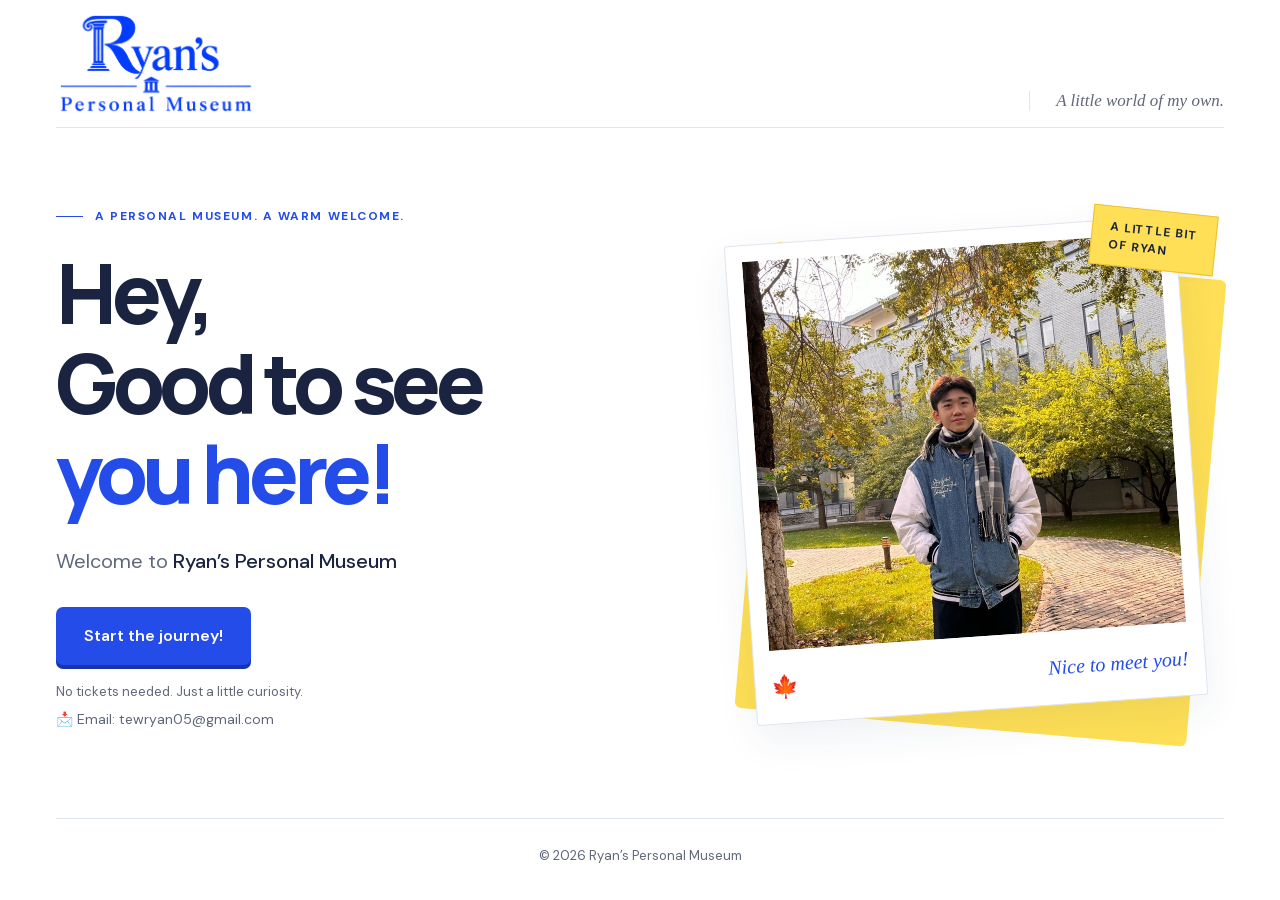
==== index.html @ bffceb53 "Publish my website" ====
<!doctype html>
<html lang="en">
<head>
  <meta charset="utf-8">
  <meta name="viewport" content="width=device-width, initial-scale=1">
  <meta name="description" content="Come on in. Welcome to Ryan’s Personal Museum — a little place to get to know Ryan.">
  <meta name="theme-color" content="#234ce9">
  <title>Ryan’s Personal Museum</title>
  <link rel="icon" type="image/png" href="/favicon-ryan-7318a8cf01.png" sizes="128x128">
  <link rel="stylesheet" href="/assets/fonts/fonts.css">
  <style>
    :root{--blue:#234ce9;--ink:#1a2440;--muted:#606779;--yellow:#ffdf55;--paper:#f2f5fc;--line:#e1e5ee;font-family:'DM Sans',sans-serif;color:var(--ink);background:#fff;color-scheme:light}
    *{box-sizing:border-box}html{scroll-behavior:smooth;scroll-padding-top:2rem}body{margin:0;-webkit-font-smoothing:antialiased}a{color:inherit;text-decoration:none}button{font:inherit;cursor:pointer}button:disabled{cursor:wait;opacity:.65}a,button,input{-webkit-tap-highlight-color:transparent}button:focus-visible,a:focus-visible,input:focus-visible{outline:3px solid var(--blue);outline-offset:6px}.skip{position:fixed;top:-10rem;left:1rem;z-index:5;background:#fff;padding:1rem}.skip:focus{top:1rem}[hidden]{display:none!important}
    .container{width:min(1240px,calc(100% - 112px));margin-inline:auto}.header{height:112px;display:flex;align-items:center;justify-content:space-between;border-bottom:1px solid var(--line)}.brand{display:flex;gap:12px;align-items:center}.brand-mark{width:43px;height:49px;display:grid;place-items:center;border:2px solid var(--blue);border-radius:22px 22px 4px 4px;font:italic bold 32px Georgia,serif;color:var(--blue)}.brand-name{display:block;font:italic 25px Georgia,serif;line-height:1.2}.brand-sub{display:block;font-size:12px;font-weight:700;letter-spacing:.12em;line-height:1.5}.nav{display:flex;align-items:center;gap:32px;font-size:14px}.nav a{padding:10px 0}.nav a:hover{color:var(--blue)}.nav .active{color:var(--blue);border-bottom:1px solid var(--blue)}.nav-note{font:italic 17px Georgia,serif;padding-left:26px;border-left:1px solid var(--line);color:var(--muted)}
    .hero{min-height:690px;display:grid;grid-template-columns:1.17fr 1fr;align-items:center;gap:38px;padding-block:74px 82px}.eyebrow{font-size:12px;font-weight:700;letter-spacing:.13em;color:var(--blue);display:flex;align-items:center;gap:12px;margin:0 0 24px}.eyebrow:before{content:'';height:1px;width:27px;background:currentColor}.hero h1{font-family:Manrope,sans-serif;font-size:clamp(4rem,6.5vw,6.1rem);font-weight:800;letter-spacing:-.065em;line-height:1.08;margin:0}.hero h1 span{display:block}.hero h1 .accent{color:var(--blue)}.welcome{font-size:20px;line-height:1.65;color:var(--muted);max-width:490px;margin:27px 0 29px}.welcome strong{font-weight:500;color:var(--ink)}.journey-button{display:inline-flex;align-items:center;justify-content:center;padding:18px 28px;min-height:58px;border-radius:7px;color:#fff;background:var(--blue);font-weight:600;box-shadow:0 4px 0 #1734ac;transition:transform .2s,box-shadow .2s,background .2s}.journey-button:hover{background:#163ac7;transform:translateY(-2px);box-shadow:0 6px 0 #1734ac}.little-note{margin:18px 0 0;font-size:13px;color:var(--muted)}
    .little-note.hero-email{margin-top:8px;font-size:14px;line-height:1.6}
    .portrait-area{position:relative;isolation:isolate;margin:4px 16px 0 21px;padding:20px 16px 22px}.portrait-area:before{content:'';position:absolute;inset:50px 1px 5px 30px;z-index:-1;background:var(--yellow);border-radius:6px;transform:rotate(5deg)}.portrait-frame{background:#fff;padding:16px 16px 0;border:1px solid var(--line);box-shadow:0 15px 40px #23396812;transform:rotate(-4deg);border-radius:3px}.portrait-image{height:390px;position:relative;background:var(--paper);overflow:hidden;border-radius:1px}.portrait-image img[hidden],.placeholder[hidden]{display:none}.portrait-image img{display:block;width:100%;height:100%;object-fit:cover;object-position:center}.placeholder{height:100%;display:flex;align-items:center;justify-content:center;text-align:center;padding:30px}.placeholder-letter{font:italic 104px Georgia,serif;line-height:1;color:var(--blue);margin-bottom:21px;letter-spacing:-.07em}.placeholder p{font:italic 30px/1.2 Georgia,serif;color:var(--blue);margin:0}.caption{min-height:73px;display:flex;align-items:center;justify-content:space-between;gap:15px;color:var(--ink);font-size:12px;letter-spacing:.08em}.caption-name{font-size:22px;line-height:1;letter-spacing:0}.caption span:last-child{font:italic 20px Georgia,serif;letter-spacing:0;color:var(--blue)}.portrait-tag{position:absolute;right:-8px;top:0;z-index:2;background:var(--yellow);border:1px solid #ebc234;padding:11px 17px;font-size:12px;line-height:1.5;font-weight:700;letter-spacing:.08em;transform:rotate(6deg);box-shadow:0 3px 10px #1a24400a}
    .entrance-strip{border-top:1px solid var(--line);border-bottom:1px solid var(--line);display:flex;align-items:center;justify-content:space-between;gap:20px;padding:23px 0;font-size:12px;letter-spacing:.075em;font-weight:500}.entrance-strip .museum-note{font:italic 18px Georgia,serif;letter-spacing:0;color:var(--muted)}.ticket{display:flex;align-items:center;gap:12px}.ticket-icon{font-size:22px;color:var(--blue)}
    .about{padding-block:105px 110px;display:grid;grid-template-columns:.65fr 1fr;gap:65px;align-items:start}.section-number{font:italic 52px Georgia,serif;letter-spacing:-.08em;color:var(--blue);margin:0 0 20px}.about h2{font-family:Manrope,sans-serif;font-size:42px;line-height:1.2;letter-spacing:-.045em;margin:0}.about-copy{padding-top:12px}.about-lead{font:32px/1.45 Georgia,serif;margin:0 0 19px;max-width:640px}.about-copy>p:not(.about-lead){font-size:18px;line-height:1.75;color:var(--muted);margin:0;max-width:610px}.education{display:flex;align-items:center;gap:14px;margin-top:28px;font-size:14px;color:var(--blue)}.education svg{width:26px;height:26px;flex-shrink:0}.education strong{display:block;font-weight:600;line-height:1.6}.education span{font-size:13px;color:var(--muted)}.footer{border-top:1px solid var(--line);padding:28px 0 31px;display:flex;justify-content:space-between;align-items:center;font-size:13px;color:var(--muted)}.footer a:hover{color:var(--blue)}
    .entrance-footer{justify-content:center;text-align:center}
    @media(min-width:1550px){.hero{min-height:calc(100svh - 183px)}}
    @media(max-width:1050px){.container{width:calc(100% - 64px)}.hero{gap:25px;min-height:640px}.hero h1{font-size:clamp(3.8rem,7.4vw,5rem)}.portrait-area{margin:0;padding:16px 8px 16px}.portrait-image{height:350px}.portrait-frame{padding:12px 12px 0}.welcome{font-size:18px}.nav-note{display:none}.about{gap:40px}.about-lead{font-size:28px}}
    @media(max-width:740px){.container{width:calc(100% - 40px)}.header{height:89px}.brand-mark{width:35px;height:40px;font-size:26px}.brand-name{font-size:23px}.brand-sub{font-size:10px}.nav{gap:18px;font-size:13px}.hero{grid-template-columns:1fr;padding:45px 0 50px;gap:38px}.eyebrow{margin-bottom:20px;font-size:11px}.hero h1{font-size:clamp(3.8rem,11vw,5.5rem);letter-spacing:-.065em;line-height:1.05}.welcome{font-size:18px;max-width:450px;margin:23px 0 25px}.portrait-area{width:min(380px,calc(100% - 24px));justify-self:center;margin:0 0 0 -5px;padding:18px 7px 16px}.portrait-image{height:345px}.portrait-tag{right:-12px;font-size:11px}.caption{min-height:65px}.entrance-strip{font-size:10px;gap:8px;padding:20px 0}.entrance-strip .museum-note{font-size:15px}.entrance-strip .edition{display:none}.about{grid-template-columns:1fr;padding:64px 0 65px;gap:23px}.section-number{font-size:40px;margin-bottom:13px}.about h2{font-size:35px}.about-copy{padding-top:0}.about-lead{font-size:26px}.about-copy>p:not(.about-lead){font-size:17px}.footer{gap:16px;font-size:12px;padding:24px 0}.little-note{font-size:12px}}
    @media(max-width:370px){.nav{gap:12px}.nav .active{display:none}.hero h1{font-size:3.5rem}.entrance-strip .museum-note{font-size:13px}.footer{flex-wrap:wrap}.portrait-image{height:310px}}
    @media(prefers-reduced-motion:reduce){html{scroll-behavior:auto}*,*:before,*:after{transition:none!important}}
    .header{height:128px}.header .nav{align-self:flex-end;margin-bottom:16px}.brand-logo{display:block;width:200px;max-width:100%;height:auto}
    @media(max-width:740px){.header{height:108px}.brand-logo{width:160px}}
  </style>
</head>
<body>
  <a class="skip" href="#main">Skip to content</a>
  <div class="container">
    <header class="header">
      <a class="brand" href="#" aria-label="Ryan’s Personal Museum, home"><img class="brand-logo" src="/assets/ryan-full-logo-3eee0b24a0.png" alt="Ryan’s Personal Museum" width="811" height="427"></a>
      <div class="nav"><span class="nav-note">A little world of my own.</span></div>
    </header>
    <main id="main">
      <section class="hero" aria-labelledby="greeting">
        <div class="hero-copy">
          <p class="eyebrow">A PERSONAL MUSEUM. A WARM WELCOME.</p>
          <h1 id="greeting"><span>Hey,</span><span>Good to see</span><span class="accent">you here!</span></h1>
          <p class="welcome">Welcome to <strong>Ryan’s Personal Museum</strong></p>
          <a class="journey-button" href="/journey">Start the journey!</a>
          <p class="little-note">No tickets needed. Just a little curiosity.</p>
          <p class="little-note hero-email">📩 Email: tewryan05@gmail.com</p>
        </div>
        <div class="portrait-area">
          <span class="portrait-tag">A LITTLE BIT<br>OF RYAN</span>
          <figure class="portrait-frame" style="margin:0">
            <div class="portrait-image">
              <img id="portrait" alt="Ryan’s portrait" hidden>
              <div class="placeholder" id="photo-placeholder"><div><div class="placeholder-letter" aria-hidden="true">R.</div><p>The face behind<br>the museum.</p></div></div>
            </div>
            <figcaption class="caption"><span class="caption-name" role="img" aria-label="Maple leaf">🍁</span><span>Nice to meet you!</span></figcaption>
          </figure>
        </div>
      </section>
    </main>
    <footer class="footer entrance-footer"><span>© <span id="year">2026</span> Ryan’s Personal Museum</span></footer>
  </div>
  <script>
    const photo=document.querySelector('#portrait');
    const placeholder=document.querySelector('#photo-placeholder');
    document.querySelector('#year').textContent=new Date().getFullYear();
    function showPhoto(url){photo.onload=()=>{photo.hidden=false;placeholder.hidden=true;};photo.onerror=()=>{photo.hidden=true;placeholder.hidden=false;};photo.src=url;}
    showPhoto('/assets/ryan-portrait-beacbb36dcc5.jpg');
  </script>
</body>
</html>
---- assets/fonts/fonts.css ----
/* Self-hosted copy of the exact Google Fonts CSS response; source URLs and licenses are recorded in manifest.json. */
/* latin-ext */
@font-face {
  font-family: 'DM Sans';
  font-style: normal;
  font-weight: 400;
  font-display: swap;
  src: url(/assets/fonts/dm-sans-v17-latin-ext.woff2) format('woff2');
  unicode-range: U+0100-02BA, U+02BD-02C5, U+02C7-02CC, U+02CE-02D7, U+02DD-02FF, U+0304, U+0308, U+0329, U+1D00-1DBF, U+1E00-1E9F, U+1EF2-1EFF, U+2020, U+20A0-20AB, U+20AD-20C0, U+2113, U+2C60-2C7F, U+A720-A7FF;
}
/* latin */
@font-face {
  font-family: 'DM Sans';
  font-style: normal;
  font-weight: 400;
  font-display: swap;
  src: url(/assets/fonts/dm-sans-v17-latin.woff2) format('woff2');
  unicode-range: U+0000-00FF, U+0131, U+0152-0153, U+02BB-02BC, U+02C6, U+02DA, U+02DC, U+0304, U+0308, U+0329, U+2000-206F, U+20AC, U+2122, U+2191, U+2193, U+2212, U+2215, U+FEFF, U+FFFD;
}
/* latin-ext */
@font-face {
  font-family: 'DM Sans';
  font-style: normal;
  font-weight: 500;
  font-display: swap;
  src: url(/assets/fonts/dm-sans-v17-latin-ext.woff2) format('woff2');
  unicode-range: U+0100-02BA, U+02BD-02C5, U+02C7-02CC, U+02CE-02D7, U+02DD-02FF, U+0304, U+0308, U+0329, U+1D00-1DBF, U+1E00-1E9F, U+1EF2-1EFF, U+2020, U+20A0-20AB, U+20AD-20C0, U+2113, U+2C60-2C7F, U+A720-A7FF;
}
/* latin */
@font-face {
  font-family: 'DM Sans';
  font-style: normal;
  font-weight: 500;
  font-display: swap;
  src: url(/assets/fonts/dm-sans-v17-latin.woff2) format('woff2');
  unicode-range: U+0000-00FF, U+0131, U+0152-0153, U+02BB-02BC, U+02C6, U+02DA, U+02DC, U+0304, U+0308, U+0329, U+2000-206F, U+20AC, U+2122, U+2191, U+2193, U+2212, U+2215, U+FEFF, U+FFFD;
}
/* latin-ext */
@font-face {
  font-family: 'DM Sans';
  font-style: normal;
  font-weight: 600;
  font-display: swap;
  src: url(/assets/fonts/dm-sans-v17-latin-ext.woff2) format('woff2');
  unicode-range: U+0100-02BA, U+02BD-02C5, U+02C7-02CC, U+02CE-02D7, U+02DD-02FF, U+0304, U+0308, U+0329, U+1D00-1DBF, U+1E00-1E9F, U+1EF2-1EFF, U+2020, U+20A0-20AB, U+20AD-20C0, U+2113, U+2C60-2C7F, U+A720-A7FF;
}
/* latin */
@font-face {
  font-family: 'DM Sans';
  font-style: normal;
  font-weight: 600;
  font-display: swap;
  src: url(/assets/fonts/dm-sans-v17-latin.woff2) format('woff2');
  unicode-range: U+0000-00FF, U+0131, U+0152-0153, U+02BB-02BC, U+02C6, U+02DA, U+02DC, U+0304, U+0308, U+0329, U+2000-206F, U+20AC, U+2122, U+2191, U+2193, U+2212, U+2215, U+FEFF, U+FFFD;
}
/* latin-ext */
@font-face {
  font-family: 'DM Sans';
  font-style: normal;
  font-weight: 700;
  font-display: swap;
  src: url(/assets/fonts/dm-sans-v17-latin-ext.woff2) format('woff2');
  unicode-range: U+0100-02BA, U+02BD-02C5, U+02C7-02CC, U+02CE-02D7, U+02DD-02FF, U+0304, U+0308, U+0329, U+1D00-1DBF, U+1E00-1E9F, U+1EF2-1EFF, U+2020, U+20A0-20AB, U+20AD-20C0, U+2113, U+2C60-2C7F, U+A720-A7FF;
}
/* latin */
@font-face {
  font-family: 'DM Sans';
  font-style: normal;
  font-weight: 700;
  font-display: swap;
  src: url(/assets/fonts/dm-sans-v17-latin.woff2) format('woff2');
  unicode-range: U+0000-00FF, U+0131, U+0152-0153, U+02BB-02BC, U+02C6, U+02DA, U+02DC, U+0304, U+0308, U+0329, U+2000-206F, U+20AC, U+2122, U+2191, U+2193, U+2212, U+2215, U+FEFF, U+FFFD;
}
/* cyrillic-ext */
@font-face {
  font-family: 'Manrope';
  font-style: normal;
  font-weight: 500;
  font-display: swap;
  src: url(/assets/fonts/manrope-v20-cyrillic-ext.woff2) format('woff2');
  unicode-range: U+0460-052F, U+1C80-1C8A, U+20B4, U+2DE0-2DFF, U+A640-A69F, U+FE2E-FE2F;
}
/* cyrillic */
@font-face {
  font-family: 'Manrope';
  font-style: normal;
  font-weight: 500;
  font-display: swap;
  src: url(/assets/fonts/manrope-v20-cyrillic.woff2) format('woff2');
  unicode-range: U+0301, U+0400-045F, U+0490-0491, U+04B0-04B1, U+2116;
}
/* greek */
@font-face {
  font-family: 'Manrope';
  font-style: normal;
  font-weight: 500;
  font-display: swap;
  src: url(/assets/fonts/manrope-v20-greek.woff2) format('woff2');
  unicode-range: U+0370-0377, U+037A-037F, U+0384-038A, U+038C, U+038E-03A1, U+03A3-03FF;
}
/* vietnamese */
@font-face {
  font-family: 'Manrope';
  font-style: normal;
  font-weight: 500;
  font-display: swap;
  src: url(/assets/fonts/manrope-v20-vietnamese.woff2) format('woff2');
  unicode-range: U+0102-0103, U+0110-0111, U+0128-0129, U+0168-0169, U+01A0-01A1, U+01AF-01B0, U+0300-0301, U+0303-0304, U+0308-0309, U+0323, U+0329, U+1EA0-1EF9, U+20AB;
}
/* latin-ext */
@font-face {
  font-family: 'Manrope';
  font-style: normal;
  font-weight: 500;
  font-display: swap;
  src: url(/assets/fonts/manrope-v20-latin-ext.woff2) format('woff2');
  unicode-range: U+0100-02BA, U+02BD-02C5, U+02C7-02CC, U+02CE-02D7, U+02DD-02FF, U+0304, U+0308, U+0329, U+1D00-1DBF, U+1E00-1E9F, U+1EF2-1EFF, U+2020, U+20A0-20AB, U+20AD-20C0, U+2113, U+2C60-2C7F, U+A720-A7FF;
}
/* latin */
@font-face {
  font-family: 'Manrope';
  font-style: normal;
  font-weight: 500;
  font-display: swap;
  src: url(/assets/fonts/manrope-v20-latin.woff2) format('woff2');
  unicode-range: U+0000-00FF, U+0131, U+0152-0153, U+02BB-02BC, U+02C6, U+02DA, U+02DC, U+0304, U+0308, U+0329, U+2000-206F, U+20AC, U+2122, U+2191, U+2193, U+2212, U+2215, U+FEFF, U+FFFD;
}
/* cyrillic-ext */
@font-face {
  font-family: 'Manrope';
  font-style: normal;
  font-weight: 600;
  font-display: swap;
  src: url(/assets/fonts/manrope-v20-cyrillic-ext.woff2) format('woff2');
  unicode-range: U+0460-052F, U+1C80-1C8A, U+20B4, U+2DE0-2DFF, U+A640-A69F, U+FE2E-FE2F;
}
/* cyrillic */
@font-face {
  font-family: 'Manrope';
  font-style: normal;
  font-weight: 600;
  font-display: swap;
  src: url(/assets/fonts/manrope-v20-cyrillic.woff2) format('woff2');
  unicode-range: U+0301, U+0400-045F, U+0490-0491, U+04B0-04B1, U+2116;
}
/* greek */
@font-face {
  font-family: 'Manrope';
  font-style: normal;
  font-weight: 600;
  font-display: swap;
  src: url(/assets/fonts/manrope-v20-greek.woff2) format('woff2');
  unicode-range: U+0370-0377, U+037A-037F, U+0384-038A, U+038C, U+038E-03A1, U+03A3-03FF;
}
/* vietnamese */
@font-face {
  font-family: 'Manrope';
  font-style: normal;
  font-weight: 600;
  font-display: swap;
  src: url(/assets/fonts/manrope-v20-vietnamese.woff2) format('woff2');
  unicode-range: U+0102-0103, U+0110-0111, U+0128-0129, U+0168-0169, U+01A0-01A1, U+01AF-01B0, U+0300-0301, U+0303-0304, U+0308-0309, U+0323, U+0329, U+1EA0-1EF9, U+20AB;
}
/* latin-ext */
@font-face {
  font-family: 'Manrope';
  font-style: normal;
  font-weight: 600;
  font-display: swap;
  src: url(/assets/fonts/manrope-v20-latin-ext.woff2) format('woff2');
  unicode-range: U+0100-02BA, U+02BD-02C5, U+02C7-02CC, U+02CE-02D7, U+02DD-02FF, U+0304, U+0308, U+0329, U+1D00-1DBF, U+1E00-1E9F, U+1EF2-1EFF, U+2020, U+20A0-20AB, U+20AD-20C0, U+2113, U+2C60-2C7F, U+A720-A7FF;
}
/* latin */
@font-face {
  font-family: 'Manrope';
  font-style: normal;
  font-weight: 600;
  font-display: swap;
  src: url(/assets/fonts/manrope-v20-latin.woff2) format('woff2');
  unicode-range: U+0000-00FF, U+0131, U+0152-0153, U+02BB-02BC, U+02C6, U+02DA, U+02DC, U+0304, U+0308, U+0329, U+2000-206F, U+20AC, U+2122, U+2191, U+2193, U+2212, U+2215, U+FEFF, U+FFFD;
}
/* cyrillic-ext */
@font-face {
  font-family: 'Manrope';
  font-style: normal;
  font-weight: 700;
  font-display: swap;
  src: url(/assets/fonts/manrope-v20-cyrillic-ext.woff2) format('woff2');
  unicode-range: U+0460-052F, U+1C80-1C8A, U+20B4, U+2DE0-2DFF, U+A640-A69F, U+FE2E-FE2F;
}
/* cyrillic */
@font-face {
  font-family: 'Manrope';
  font-style: normal;
  font-weight: 700;
  font-display: swap;
  src: url(/assets/fonts/manrope-v20-cyrillic.woff2) format('woff2');
  unicode-range: U+0301, U+0400-045F, U+0490-0491, U+04B0-04B1, U+2116;
}
/* greek */
@font-face {
  font-family: 'Manrope';
  font-style: normal;
  font-weight: 700;
  font-display: swap;
  src: url(/assets/fonts/manrope-v20-greek.woff2) format('woff2');
  unicode-range: U+0370-0377, U+037A-037F, U+0384-038A, U+038C, U+038E-03A1, U+03A3-03FF;
}
/* vietnamese */
@font-face {
  font-family: 'Manrope';
  font-style: normal;
  font-weight: 700;
  font-display: swap;
  src: url(/assets/fonts/manrope-v20-vietnamese.woff2) format('woff2');
  unicode-range: U+0102-0103, U+0110-0111, U+0128-0129, U+0168-0169, U+01A0-01A1, U+01AF-01B0, U+0300-0301, U+0303-0304, U+0308-0309, U+0323, U+0329, U+1EA0-1EF9, U+20AB;
}
/* latin-ext */
@font-face {
  font-family: 'Manrope';
  font-style: normal;
  font-weight: 700;
  font-display: swap;
  src: url(/assets/fonts/manrope-v20-latin-ext.woff2) format('woff2');
  unicode-range: U+0100-02BA, U+02BD-02C5, U+02C7-02CC, U+02CE-02D7, U+02DD-02FF, U+0304, U+0308, U+0329, U+1D00-1DBF, U+1E00-1E9F, U+1EF2-1EFF, U+2020, U+20A0-20AB, U+20AD-20C0, U+2113, U+2C60-2C7F, U+A720-A7FF;
}
/* latin */
@font-face {
  font-family: 'Manrope';
  font-style: normal;
  font-weight: 700;
  font-display: swap;
  src: url(/assets/fonts/manrope-v20-latin.woff2) format('woff2');
  unicode-range: U+0000-00FF, U+0131, U+0152-0153, U+02BB-02BC, U+02C6, U+02DA, U+02DC, U+0304, U+0308, U+0329, U+2000-206F, U+20AC, U+2122, U+2191, U+2193, U+2212, U+2215, U+FEFF, U+FFFD;
}
/* cyrillic-ext */
@font-face {
  font-family: 'Manrope';
  font-style: normal;
  font-weight: 800;
  font-display: swap;
  src: url(/assets/fonts/manrope-v20-cyrillic-ext.woff2) format('woff2');
  unicode-range: U+0460-052F, U+1C80-1C8A, U+20B4, U+2DE0-2DFF, U+A640-A69F, U+FE2E-FE2F;
}
/* cyrillic */
@font-face {
  font-family: 'Manrope';
  font-style: normal;
  font-weight: 800;
  font-display: swap;
  src: url(/assets/fonts/manrope-v20-cyrillic.woff2) format('woff2');
  unicode-range: U+0301, U+0400-045F, U+0490-0491, U+04B0-04B1, U+2116;
}
/* greek */
@font-face {
  font-family: 'Manrope';
  font-style: normal;
  font-weight: 800;
  font-display: swap;
  src: url(/assets/fonts/manrope-v20-greek.woff2) format('woff2');
  unicode-range: U+0370-0377, U+037A-037F, U+0384-038A, U+038C, U+038E-03A1, U+03A3-03FF;
}
/* vietnamese */
@font-face {
  font-family: 'Manrope';
  font-style: normal;
  font-weight: 800;
  font-display: swap;
  src: url(/assets/fonts/manrope-v20-vietnamese.woff2) format('woff2');
  unicode-range: U+0102-0103, U+0110-0111, U+0128-0129, U+0168-0169, U+01A0-01A1, U+01AF-01B0, U+0300-0301, U+0303-0304, U+0308-0309, U+0323, U+0329, U+1EA0-1EF9, U+20AB;
}
/* latin-ext */
@font-face {
  font-family: 'Manrope';
  font-style: normal;
  font-weight: 800;
  font-display: swap;
  src: url(/assets/fonts/manrope-v20-latin-ext.woff2) format('woff2');
  unicode-range: U+0100-02BA, U+02BD-02C5, U+02C7-02CC, U+02CE-02D7, U+02DD-02FF, U+0304, U+0308, U+0329, U+1D00-1DBF, U+1E00-1E9F, U+1EF2-1EFF, U+2020, U+20A0-20AB, U+20AD-20C0, U+2113, U+2C60-2C7F, U+A720-A7FF;
}
/* latin */
@font-face {
  font-family: 'Manrope';
  font-style: normal;
  font-weight: 800;
  font-display: swap;
  src: url(/assets/fonts/manrope-v20-latin.woff2) format('woff2');
  unicode-range: U+0000-00FF, U+0131, U+0152-0153, U+02BB-02BC, U+02C6, U+02DA, U+02DC, U+0304, U+0308, U+0329, U+2000-206F, U+20AC, U+2122, U+2191, U+2193, U+2212, U+2215, U+FEFF, U+FFFD;
}
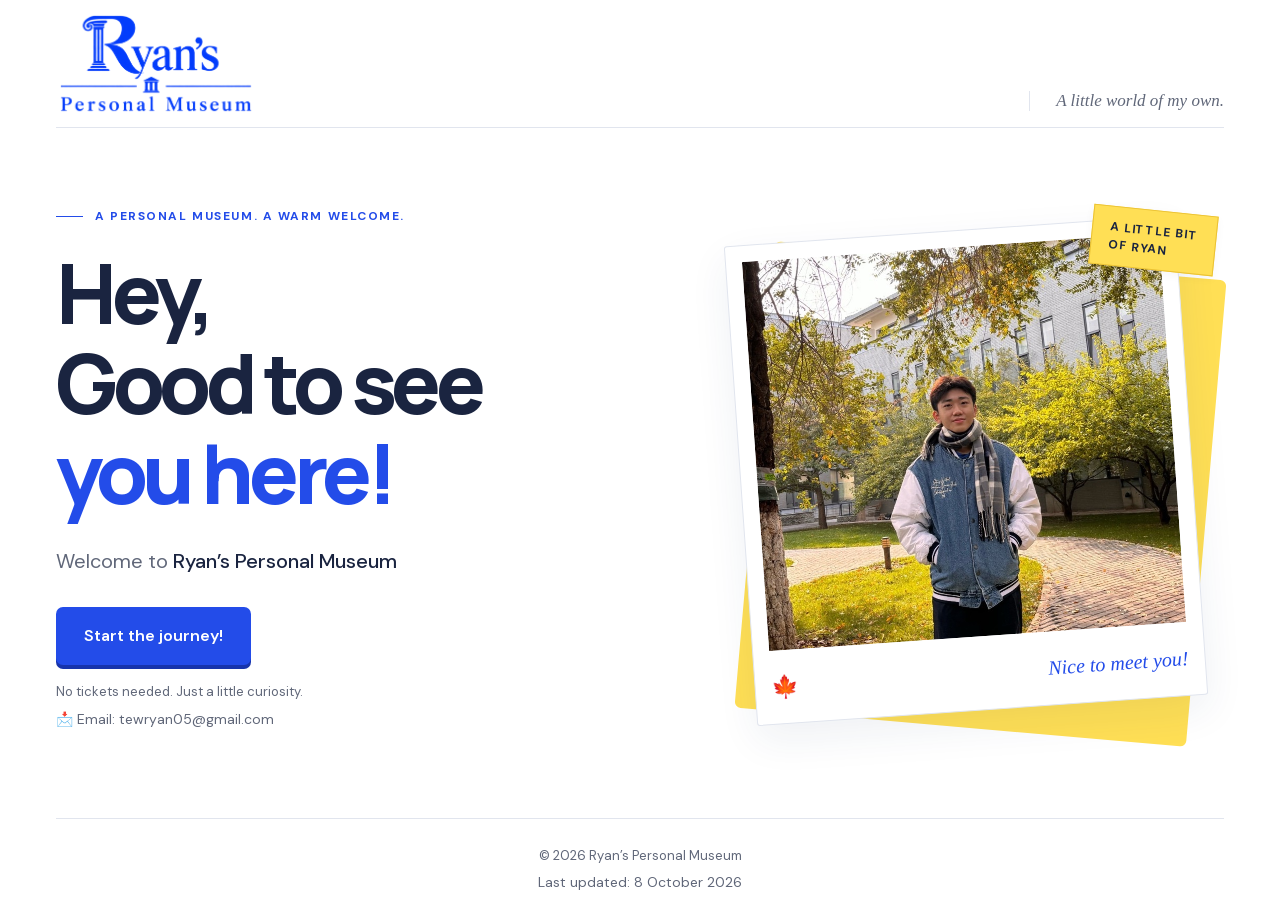
==== commit 63bfdb9e: "Update project galleries and animated GIFs — 8 October 2026" ====
--- a/index.html
+++ b/index.html
@@ -17,7 +17,7 @@
     .portrait-area{position:relative;isolation:isolate;margin:4px 16px 0 21px;padding:20px 16px 22px}.portrait-area:before{content:'';position:absolute;inset:50px 1px 5px 30px;z-index:-1;background:var(--yellow);border-radius:6px;transform:rotate(5deg)}.portrait-frame{background:#fff;padding:16px 16px 0;border:1px solid var(--line);box-shadow:0 15px 40px #23396812;transform:rotate(-4deg);border-radius:3px}.portrait-image{height:390px;position:relative;background:var(--paper);overflow:hidden;border-radius:1px}.portrait-image img[hidden],.placeholder[hidden]{display:none}.portrait-image img{display:block;width:100%;height:100%;object-fit:cover;object-position:center}.placeholder{height:100%;display:flex;align-items:center;justify-content:center;text-align:center;padding:30px}.placeholder-letter{font:italic 104px Georgia,serif;line-height:1;color:var(--blue);margin-bottom:21px;letter-spacing:-.07em}.placeholder p{font:italic 30px/1.2 Georgia,serif;color:var(--blue);margin:0}.caption{min-height:73px;display:flex;align-items:center;justify-content:space-between;gap:15px;color:var(--ink);font-size:12px;letter-spacing:.08em}.caption-name{font-size:22px;line-height:1;letter-spacing:0}.caption span:last-child{font:italic 20px Georgia,serif;letter-spacing:0;color:var(--blue)}.portrait-tag{position:absolute;right:-8px;top:0;z-index:2;background:var(--yellow);border:1px solid #ebc234;padding:11px 17px;font-size:12px;line-height:1.5;font-weight:700;letter-spacing:.08em;transform:rotate(6deg);box-shadow:0 3px 10px #1a24400a}
     .entrance-strip{border-top:1px solid var(--line);border-bottom:1px solid var(--line);display:flex;align-items:center;justify-content:space-between;gap:20px;padding:23px 0;font-size:12px;letter-spacing:.075em;font-weight:500}.entrance-strip .museum-note{font:italic 18px Georgia,serif;letter-spacing:0;color:var(--muted)}.ticket{display:flex;align-items:center;gap:12px}.ticket-icon{font-size:22px;color:var(--blue)}
     .about{padding-block:105px 110px;display:grid;grid-template-columns:.65fr 1fr;gap:65px;align-items:start}.section-number{font:italic 52px Georgia,serif;letter-spacing:-.08em;color:var(--blue);margin:0 0 20px}.about h2{font-family:Manrope,sans-serif;font-size:42px;line-height:1.2;letter-spacing:-.045em;margin:0}.about-copy{padding-top:12px}.about-lead{font:32px/1.45 Georgia,serif;margin:0 0 19px;max-width:640px}.about-copy>p:not(.about-lead){font-size:18px;line-height:1.75;color:var(--muted);margin:0;max-width:610px}.education{display:flex;align-items:center;gap:14px;margin-top:28px;font-size:14px;color:var(--blue)}.education svg{width:26px;height:26px;flex-shrink:0}.education strong{display:block;font-weight:600;line-height:1.6}.education span{font-size:13px;color:var(--muted)}.footer{border-top:1px solid var(--line);padding:28px 0 31px;display:flex;justify-content:space-between;align-items:center;font-size:13px;color:var(--muted)}.footer a:hover{color:var(--blue)}
-    .entrance-footer{justify-content:center;text-align:center}
+    .entrance-footer{justify-content:center;flex-direction:column;gap:8px;text-align:center}.last-updated{font-size:14px;line-height:1.5;white-space:nowrap}
     @media(min-width:1550px){.hero{min-height:calc(100svh - 183px)}}
     @media(max-width:1050px){.container{width:calc(100% - 64px)}.hero{gap:25px;min-height:640px}.hero h1{font-size:clamp(3.8rem,7.4vw,5rem)}.portrait-area{margin:0;padding:16px 8px 16px}.portrait-image{height:350px}.portrait-frame{padding:12px 12px 0}.welcome{font-size:18px}.nav-note{display:none}.about{gap:40px}.about-lead{font-size:28px}}
     @media(max-width:740px){.container{width:calc(100% - 40px)}.header{height:89px}.brand-mark{width:35px;height:40px;font-size:26px}.brand-name{font-size:23px}.brand-sub{font-size:10px}.nav{gap:18px;font-size:13px}.hero{grid-template-columns:1fr;padding:45px 0 50px;gap:38px}.eyebrow{margin-bottom:20px;font-size:11px}.hero h1{font-size:clamp(3.8rem,11vw,5.5rem);letter-spacing:-.065em;line-height:1.05}.welcome{font-size:18px;max-width:450px;margin:23px 0 25px}.portrait-area{width:min(380px,calc(100% - 24px));justify-self:center;margin:0 0 0 -5px;padding:18px 7px 16px}.portrait-image{height:345px}.portrait-tag{right:-12px;font-size:11px}.caption{min-height:65px}.entrance-strip{font-size:10px;gap:8px;padding:20px 0}.entrance-strip .museum-note{font-size:15px}.entrance-strip .edition{display:none}.about{grid-template-columns:1fr;padding:64px 0 65px;gap:23px}.section-number{font-size:40px;margin-bottom:13px}.about h2{font-size:35px}.about-copy{padding-top:0}.about-lead{font-size:26px}.about-copy>p:not(.about-lead){font-size:17px}.footer{gap:16px;font-size:12px;padding:24px 0}.little-note{font-size:12px}}
@@ -56,7 +56,7 @@
         </div>
       </section>
     </main>
-    <footer class="footer entrance-footer"><span>© <span id="year">2026</span> Ryan’s Personal Museum</span></footer>
+    <footer class="footer entrance-footer"><span>© <span id="year">2026</span> Ryan’s Personal Museum</span><span class="last-updated">Last updated: <time datetime="2026-10-08">8 October 2026</time></span></footer>
   </div>
   <script>
     const photo=document.querySelector('#portrait');
